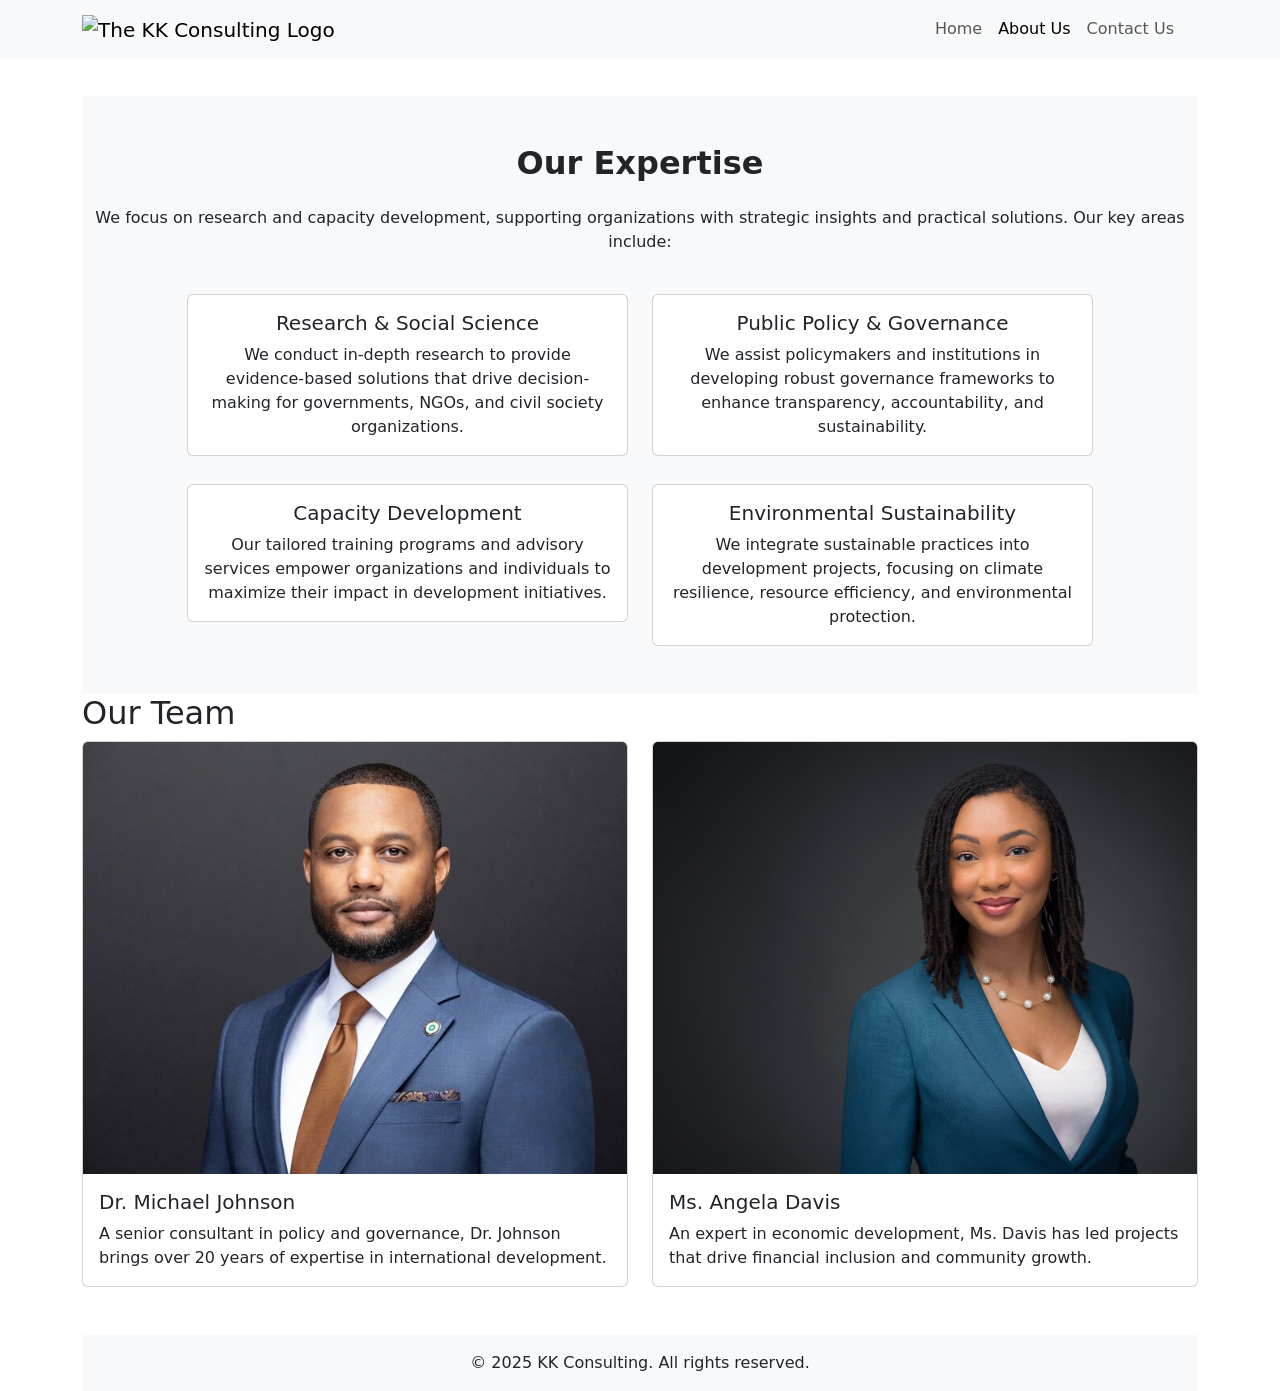
==== about.html @ 4bd066a5 "Created 'Our Team' section" ====
<!DOCTYPE html>
<html lang="en">
<head>
    <meta charset="UTF-8">
    <meta name="viewport" content="width=device-width, initial-scale=1.0">
    
    <!-- Stylesheets -->
    <link href="https://cdn.jsdelivr.net/npm/bootstrap@5.3.3/dist/css/bootstrap.min.css" rel="stylesheet" integrity="sha384-QWTKZyjpPEjISv5WaRU9OFeRpok6YctnYmDr5pNlyT2bRjXh0JMhjY6hW+ALEwIH" crossorigin="anonymous">
    <link rel="stylesheet" href="css/style.css">

    <title>About Us | KK Consulting</title>
</head>
<body class="container mt-5 pt-5">
    <header>
        <nav class="navbar navbar-expand-lg bg-body-tertiary fixed-top">
            <div class="container">
                <a class="navbar-brand" href="index.html">
                    <img src="" alt="The KK Consulting Logo" title="" height="40">
                </a>
                <button class="navbar-toggler" type="button" data-bs-toggle="offcanvas"
                    data-bs-target="#offcanvasNavbar" aria-controls="offcanvasNavbar" aria-label="Toggle navigation">
                    <span class="navbar-toggler-icon"></span>
                </button>
                <div class="offcanvas offcanvas-end" tabindex="-1" id="offcanvasNavbar"
                    aria-labelledby="offcanvasNavbarLabel">
                    <div class="offcanvas-header">
                        <h5 class="offcanvas-title" id="offcanvasNavbarLabel">KK Consulting</h5>
                        <button type="button" class="btn-close" data-bs-dismiss="offcanvas" aria-label="Close"></button>
                    </div>
                    <div class="offcanvas-body">
                        <ul class="navbar-nav justify-content-end flex-grow-1 pe-3">
                            <li class="nav-item">
                                <a class="nav-link" href="index.html">Home</a>
                            </li>
                            <li class="nav-item">
                                <a class="nav-link active" aria-current="page" href="about.html">About Us</a>
                            </li>
                            <li class="nav-item">
                                <a class="nav-link" href="contact.html">Contact Us</a>
                            </li>
                        </ul>
                    </div>
                </div>
            </div>
        </nav>
    </header>
    <main>
        <section>
            <div id="services" class="services-section bg-light py-5">
                <div class="container mx-auto">
                    <h2 class="text-center fw-bold mb-4">Our Expertise</h2>
                    <p class="text-center">We focus on research and capacity development, supporting organizations with strategic insights and practical solutions. Our key areas include:</p>
                    <div class="row g-4 mt-1 justify-content-center">
                        <div class="col-md-5">
                            <div class="card text-center">
                                <div class="card-body">
                                    <h5 class="card-title">Research & Social Science</h5>
                                    <p class="card-text">We conduct in-depth research to provide evidence-based solutions that drive decision-making for governments, NGOs, and civil society organizations.</p>
                                </div>
                            </div>
                        </div>
                        <div class="col-md-5">
                            <div class="card text-center">
                                <div class="card-body">
                                    <h5 class="card-title">Public Policy & Governance</h5>
                                    <p class="card-text">We assist policymakers and institutions in developing robust governance frameworks to enhance transparency, accountability, and sustainability.</p>
                                </div>
                            </div>
                        </div>
                    </div>
                    <div class="row g-4 mt-1 justify-content-center">
                        <div class="col-md-5">
                            <div class="card text-center">
                                <div class="card-body">
                                    <h5 class="card-title">Capacity Development</h5>
                                    <p class="card-text">Our tailored training programs and advisory services empower organizations and individuals to maximize their impact in development initiatives.</p>
                                </div>
                            </div>
                        </div>
                        <div class="col-md-5">
                            <div class="card text-center">
                                <div class="card-body">
                                    <h5 class="card-title">Environmental Sustainability</h5>
                                    <p class="card-text">We integrate sustainable practices into development projects, focusing on climate resilience, resource efficiency, and environmental protection.</p>
                                </div>
                            </div>
                        </div>
                    </div>
                </div>
            </div>
        </section>
        <section>
            <h2>Our Team</h2>
            <div class="row row-cols-1 row-cols-md-2 g-4">
                <div class="col">
                    <div class="card">
                        <img src="assets/images/dr-michael-johnson.jpg" class="card-img-top" alt="Dr. Michael Johnson" title="Dr. Michael Johnson">
                        <div class="card-body">
                            <h5 class="card-title">Dr. Michael Johnson</h5>
                            <p class="card-text">A senior consultant in policy and governance, Dr. Johnson brings over 20 years of expertise in international development.</p>
                        </div>
                    </div>
                </div>
                <div class="col">
                    <div class="card">
                        <img src="assets/images/ms-angela-davis.jpg" class="card-img-top" alt="Ms. Angela Davis" title="Ms. Angela Davis">
                        <div class="card-body">
                            <h5 class="card-title">Ms. Angela Davis</h5>
                            <p class="card-text">An expert in economic development, Ms. Davis has led projects that drive financial inclusion and community growth.</p>
                        </div>
                    </div>
                </div>
            </div>            
        </section>
    </main>
    <footer class="bg-body-tertiary text-center py-3 mt-5">
        &copy; 2025 KK Consulting. All rights reserved.
    </footer> 

    <!-- Script -->
    <script src="https://cdn.jsdelivr.net/npm/bootstrap@5.3.3/dist/js/bootstrap.bundle.min.js" integrity="sha384-YvpcrYf0tY3lHB60NNkmXc5s9fDVZLESaAA55NDzOxhy9GkcIdslK1eN7N6jIeHz" crossorigin="anonymous"></script>
    <script src="js/app.js"></script>

</body>
</html>
---- css/style.css ----
.card-img-top {
    height: 27rem;
    object-fit: cover;
}
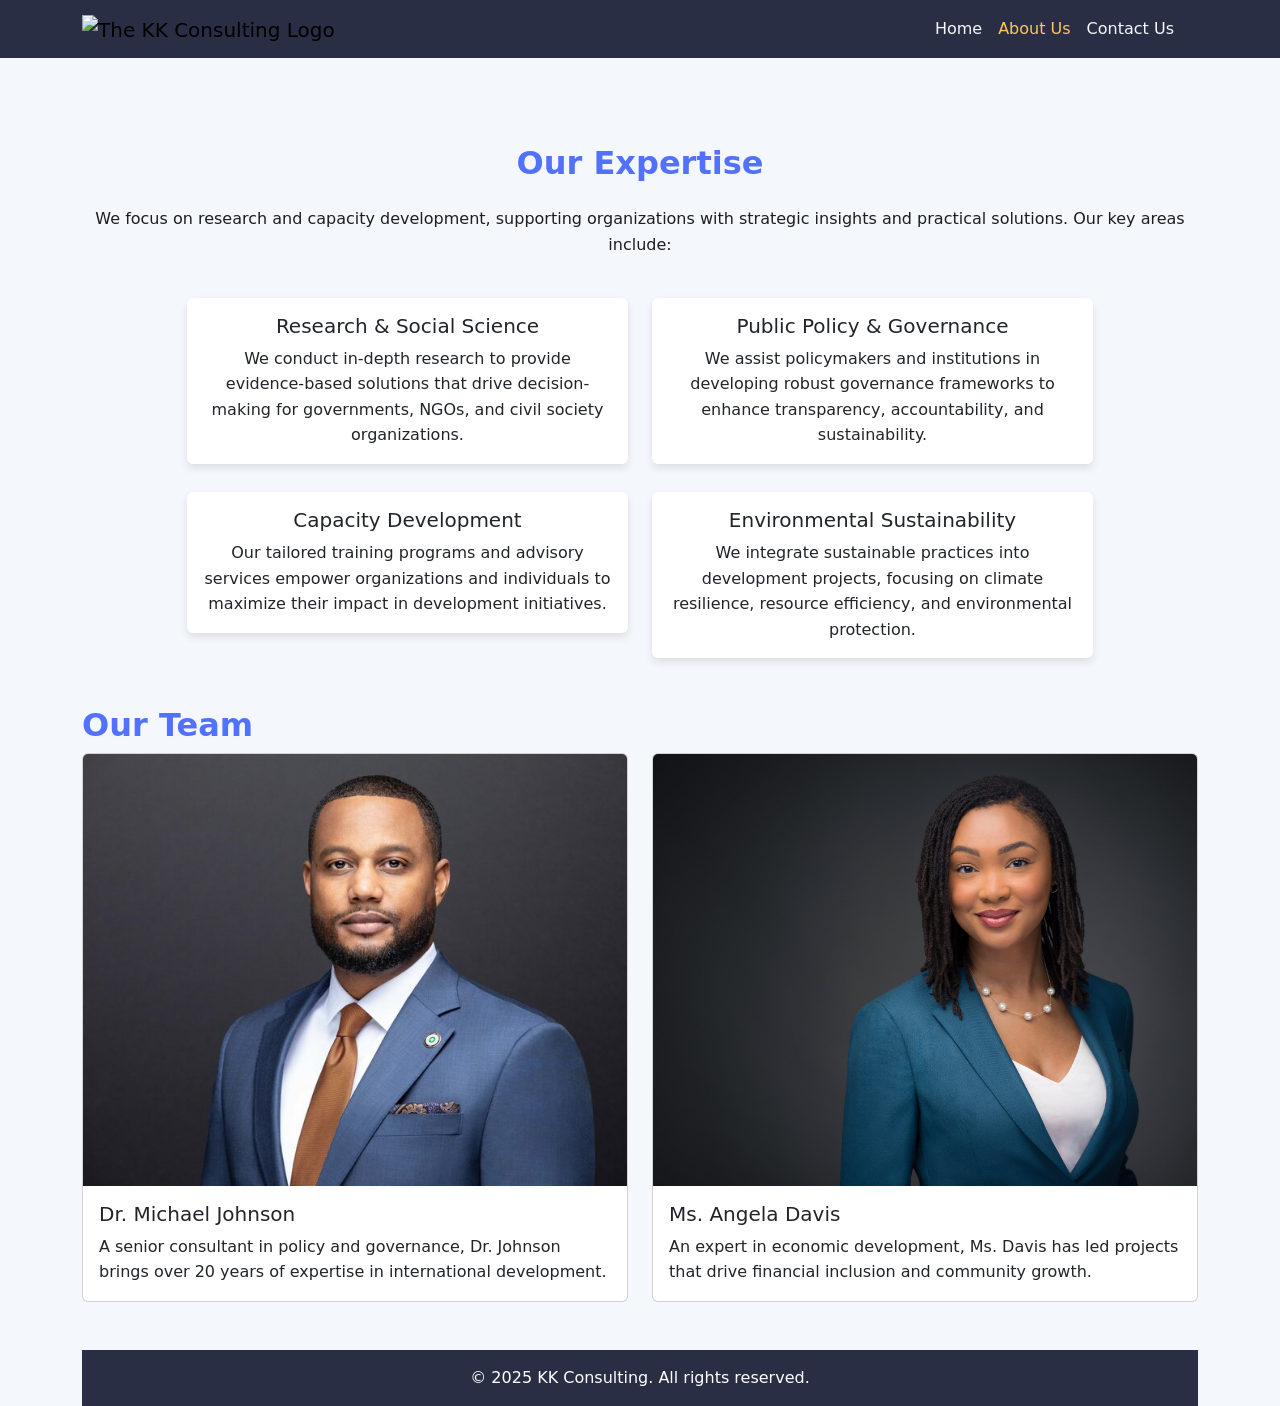
==== commit b368db31: "Applied colour personal color palette" ====
--- a/about.html
+++ b/about.html
@@ -12,10 +12,10 @@
 </head>
 <body class="container mt-5 pt-5">
     <header>
-        <nav class="navbar navbar-expand-lg bg-body-tertiary fixed-top">
+        <nav class="navbar navbar-expand-lg fixed-top">
             <div class="container">
                 <a class="navbar-brand" href="index.html">
-                    <img src="" alt="The KK Consulting Logo" title="" height="40">
+                    <img src="" alt="The KK Consulting Logo" title="The KK Consulting Logo" height="">
                 </a>
                 <button class="navbar-toggler" type="button" data-bs-toggle="offcanvas"
                     data-bs-target="#offcanvasNavbar" aria-controls="offcanvasNavbar" aria-label="Toggle navigation">
@@ -46,7 +46,7 @@
     </header>
     <main>
         <section>
-            <div id="services" class="services-section bg-light py-5">
+            <div id="services" class="services-section py-5">
                 <div class="container mx-auto">
                     <h2 class="text-center fw-bold mb-4">Our Expertise</h2>
                     <p class="text-center">We focus on research and capacity development, supporting organizations with strategic insights and practical solutions. Our key areas include:</p>
@@ -90,7 +90,7 @@
             </div>
         </section>
         <section>
-            <h2>Our Team</h2>
+            <h2 id="team-members">Our Team</h2>
             <div class="row row-cols-1 row-cols-md-2 g-4">
                 <div class="col">
                     <div class="card">
@@ -113,7 +113,7 @@
             </div>            
         </section>
     </main>
-    <footer class="bg-body-tertiary text-center py-3 mt-5">
+    <footer class="text-center py-3 mt-5">
         &copy; 2025 KK Consulting. All rights reserved.
     </footer> 
 
--- a/css/style.css
+++ b/css/style.css
@@ -2,3 +2,113 @@
     height: 27rem;
     object-fit: cover;
 }
+
+body {
+    background-color: #F4F7FC;
+    color: #1E1E1E;
+    /* font-family: Arial, sans-serif; */
+}
+
+h1, h2, h3, h4, h5, h6 {
+    color: #5271FF;
+}
+
+#team-members {
+    font-weight: 650;
+}
+
+p {
+    font-size: 1rem;
+    line-height: 1.6;
+}
+
+.navbar {
+    background-color: #2A2E45;
+}
+
+.navbar .nav-link {
+    color: #F4F7FC !important;
+    font-weight: 500;
+}
+
+.navbar .nav-link.active, 
+.navbar .nav-link:hover {
+    color: #FFC857 !important;
+}
+
+.hero-section {
+    background-color: #6DC5D1;
+    padding: 60px 0;
+    text-align: center;
+}
+
+.hero-section h1 {
+    font-size: 2.5rem;
+}
+
+.hero-section .btn-primary {
+    background-color: #5271FF;
+    border-color: #5271FF;
+}
+
+.hero-section .btn-primary:hover {
+    background-color: #FFC857;
+    border-color: #FFC857;
+    color: #2A2E45;
+}
+
+.btn-primary {
+    background-color: #5271FF;
+    border-color: #5271FF;
+    color: white;
+}
+
+.btn-primary:hover {
+    background-color: #FFC857;
+    border-color: #FFC857;
+    color: #2A2E45;
+}
+
+.btn-secondary {
+    background-color: #2A2E45;
+    border-color: #2A2E45;
+    color: white;
+}
+
+.btn-secondary:hover {
+    background-color: #6DC5D1;
+    border-color: #6DC5D1;
+}
+
+.services-section {
+    background-color: #F4F7FC;
+    padding: 60px 0;
+}
+
+.services-section .card {
+    background-color: white;
+    border: none;
+    box-shadow: 0 4px 8px rgba(0, 0, 0, 0.1);
+    transition: transform 0.3s ease-in-out;
+}
+
+.services-section .card:hover {
+    transform: translateY(-5px);
+}
+
+.contact-section {
+    background-color: #6DC5D1;
+    padding: 50px 0;
+    text-align: center;
+}
+
+.contact-section .btn-secondary {
+    background-color: #2A2E45;
+}
+
+footer {
+    background-color: #2A2E45;
+    color: white;
+    padding: 20px 0;
+    text-align: center;
+}
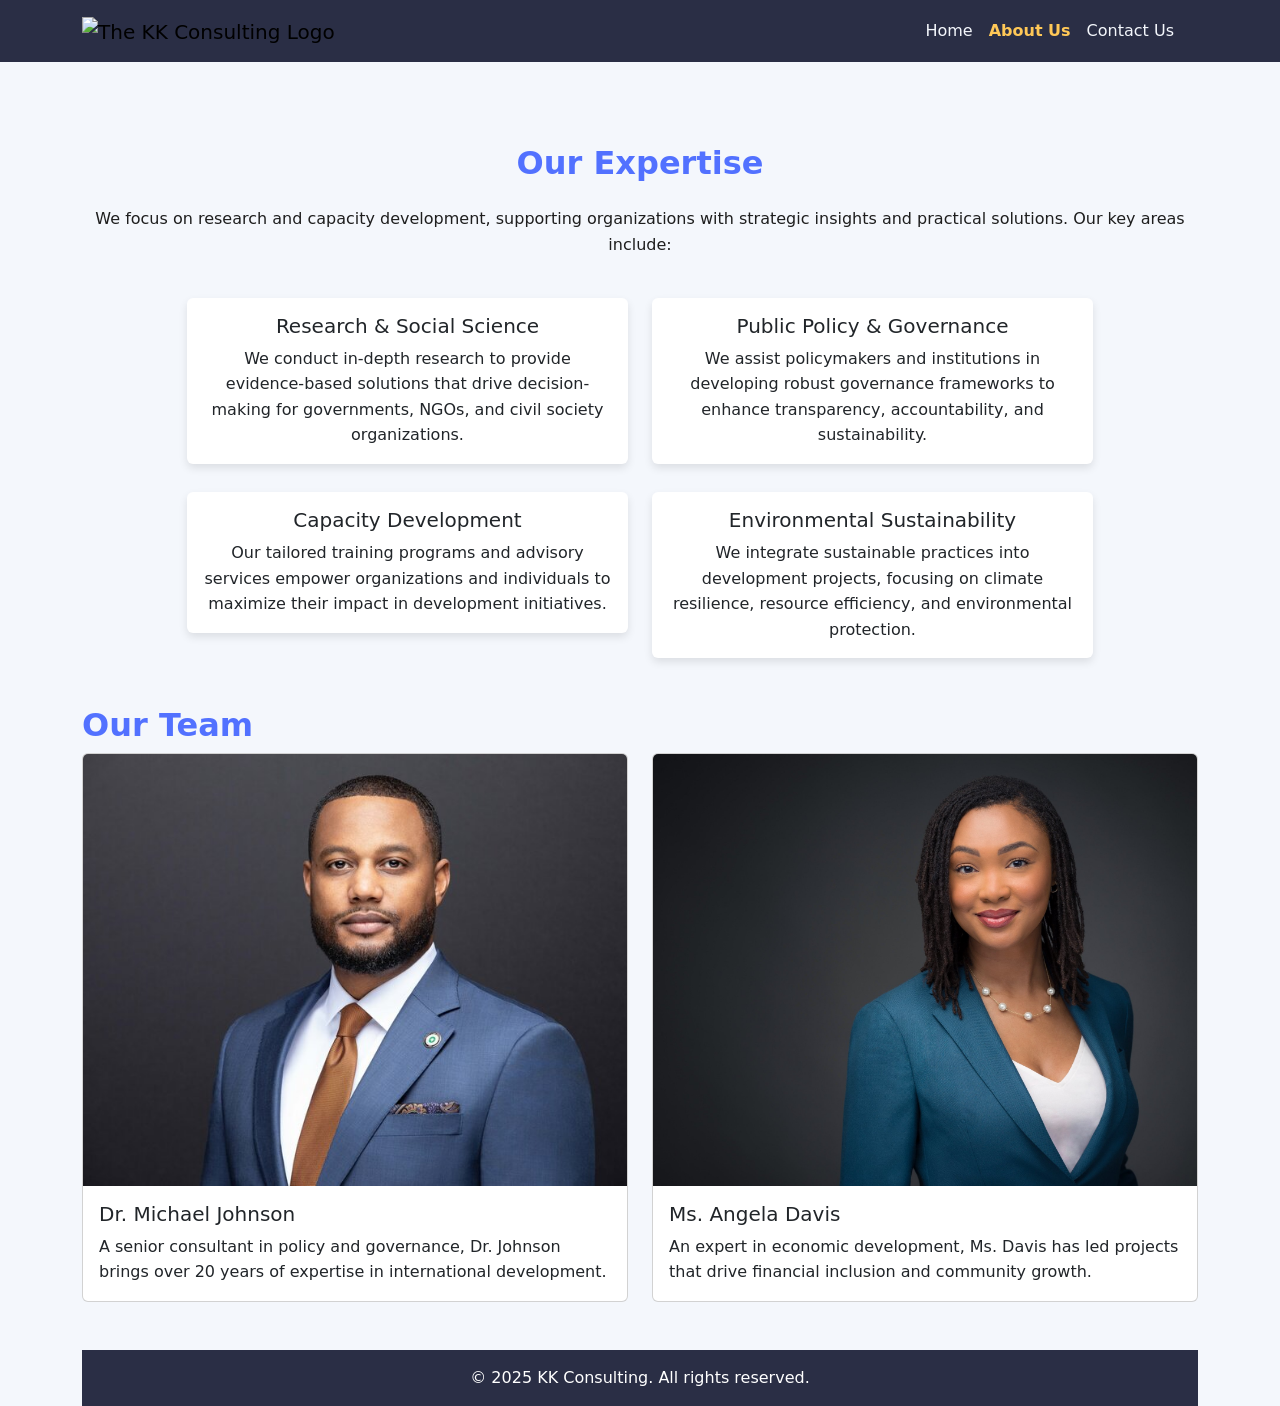
==== commit 32ac780d: "Applied colour personal color palette to the offcanvas navbar" ====
--- a/about.html
+++ b/about.html
@@ -24,8 +24,9 @@
                 <div class="offcanvas offcanvas-end" tabindex="-1" id="offcanvasNavbar"
                     aria-labelledby="offcanvasNavbarLabel">
                     <div class="offcanvas-header">
-                        <h5 class="offcanvas-title" id="offcanvasNavbarLabel">KK Consulting</h5>
-                        <button type="button" class="btn-close" data-bs-dismiss="offcanvas" aria-label="Close"></button>
+                        <a class="navbar-brand mx-auto offcanvas-1" href="index.html">
+                            <img src="" alt="The KK Consulting Logo" title="The KK Consulting Logo" height="">
+                        </a>
                     </div>
                     <div class="offcanvas-body">
                         <ul class="navbar-nav justify-content-end flex-grow-1 pe-3">
--- a/css/style.css
+++ b/css/style.css
@@ -24,16 +24,45 @@
 
 .navbar {
     background-color: #2A2E45;
+    padding: 10px 20px;
+}
+
+.navbar-toggler {
+    border: none;
+}
+
+.navbar-toggler-icon {
+    background-image: url("data:image/svg+xml,%3Csvg xmlns='http://www.w3.org/2000/svg' viewBox='0 0 30 30'%3E%3Cpath stroke='rgba(255,255,255,0.85)' stroke-width='2' d='M4 7h22M4 15h22M4 23h22'/%3E%3C/svg%3E");
+    filter: brightness(1.2);
+}
+
+.navbar-brand .offcanvas-1 img {
+    display: block;
+    height: 0;
 }
 
 .navbar .nav-link {
     color: #F4F7FC !important;
     font-weight: 500;
-}
+}    
 
 .navbar .nav-link.active, 
 .navbar .nav-link:hover {
     color: #FFC857 !important;
+}    
+
+.offcanvas {
+    background-color: #2A2E45;
+}
+
+.offcanvas .nav-link {
+    color: #1E1E1E;
+    font-weight: 500;
+}
+
+.offcanvas .nav-link.active {
+    color: #FFC857;
+    font-weight: bold;
 }
 
 .hero-section {
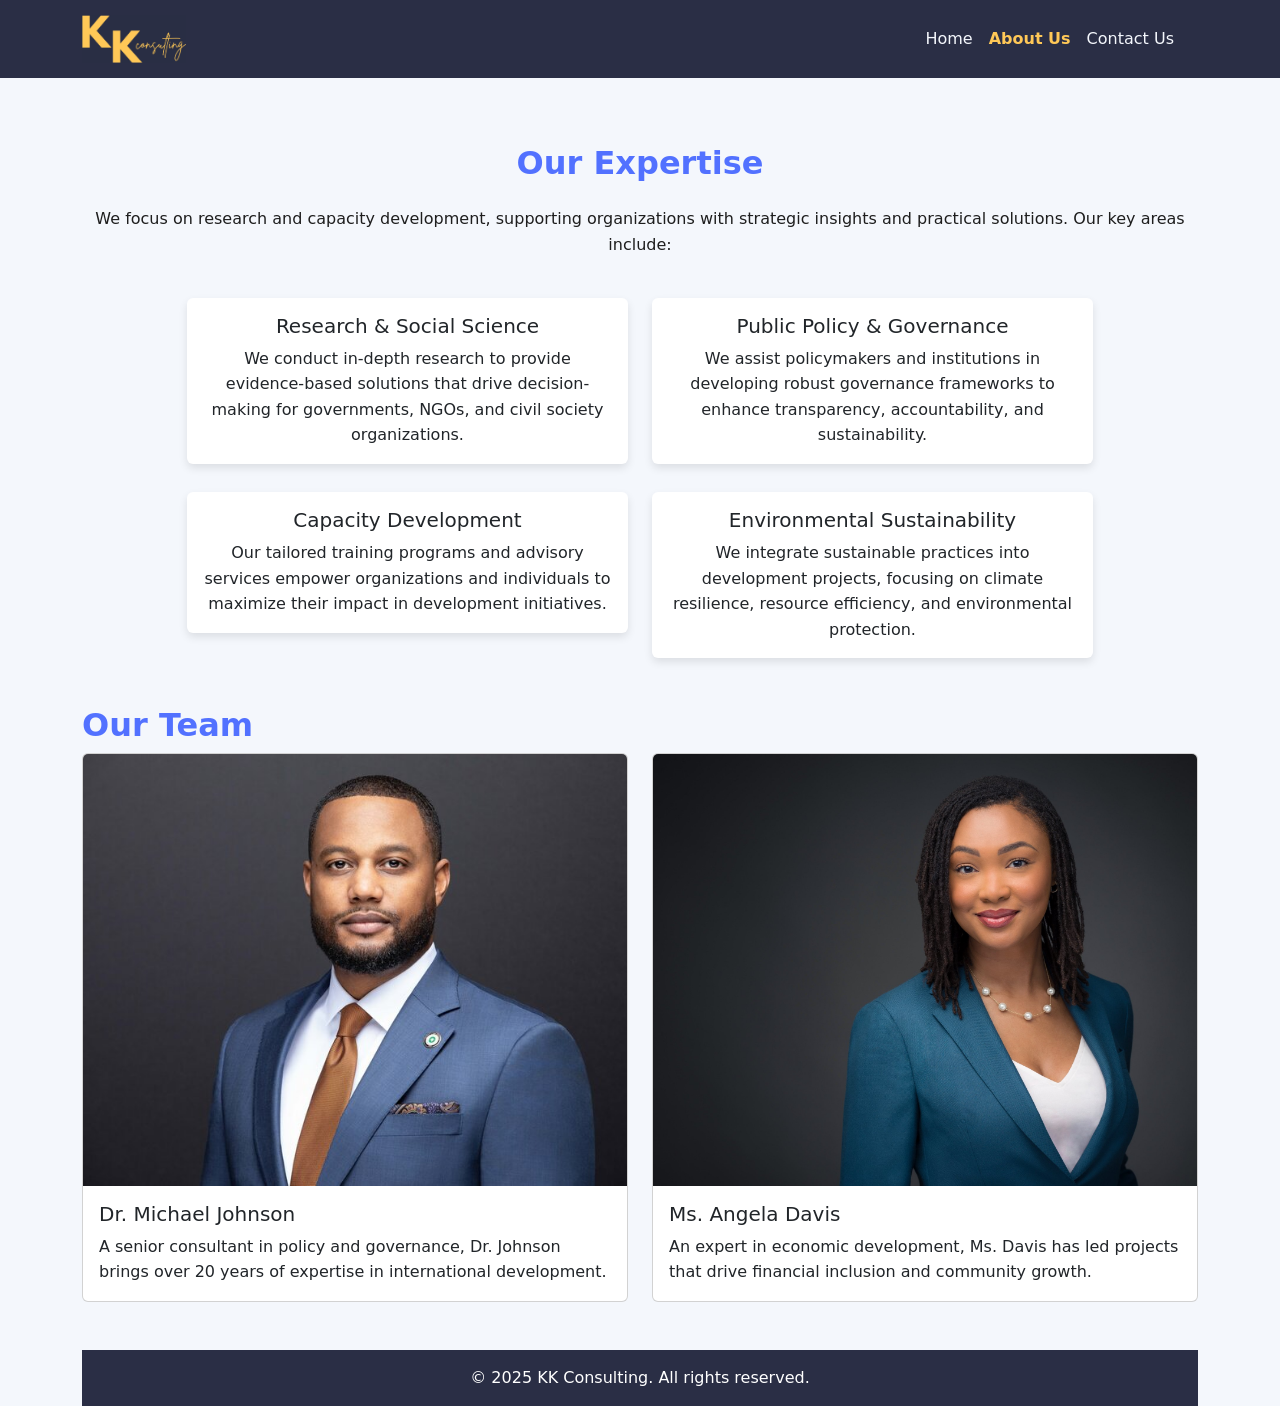
==== commit 356cd990: "Added logo to navigation bar and offcanvas navigation bar" ====
--- a/about.html
+++ b/about.html
@@ -15,7 +15,7 @@
         <nav class="navbar navbar-expand-lg fixed-top">
             <div class="container">
                 <a class="navbar-brand" href="index.html">
-                    <img src="" alt="The KK Consulting Logo" title="The KK Consulting Logo" height="">
+                    <img src="assets/images/navbar-logo.png" alt="The KK Consulting Logo" title="The KK Consulting Logo">
                 </a>
                 <button class="navbar-toggler" type="button" data-bs-toggle="offcanvas"
                     data-bs-target="#offcanvasNavbar" aria-controls="offcanvasNavbar" aria-label="Toggle navigation">
@@ -24,9 +24,10 @@
                 <div class="offcanvas offcanvas-end" tabindex="-1" id="offcanvasNavbar"
                     aria-labelledby="offcanvasNavbarLabel">
                     <div class="offcanvas-header">
-                        <a class="navbar-brand mx-auto offcanvas-1" href="index.html">
-                            <img src="" alt="The KK Consulting Logo" title="The KK Consulting Logo" height="">
+                        <a class="navbar-brand mx-auto" href="index.html">
+                            <img src="assets/images/navbar-logo.png" alt="The KK Consulting Logo" title="The KK Consulting Logo">
                         </a>
+                        <button type="button" class="btn-close" data-bs-dismiss="offcanvas" aria-label="Close"></button>
                     </div>
                     <div class="offcanvas-body">
                         <ul class="navbar-nav justify-content-end flex-grow-1 pe-3">
@@ -117,10 +118,8 @@
     <footer class="text-center py-3 mt-5">
         &copy; 2025 KK Consulting. All rights reserved.
     </footer> 
-
     <!-- Script -->
     <script src="https://cdn.jsdelivr.net/npm/bootstrap@5.3.3/dist/js/bootstrap.bundle.min.js" integrity="sha384-YvpcrYf0tY3lHB60NNkmXc5s9fDVZLESaAA55NDzOxhy9GkcIdslK1eN7N6jIeHz" crossorigin="anonymous"></script>
     <script src="js/app.js"></script>
-
 </body>
 </html>
--- a/css/style.css
+++ b/css/style.css
@@ -36,11 +36,6 @@
     filter: brightness(1.2);
 }
 
-.navbar-brand .offcanvas-1 img {
-    display: block;
-    height: 0;
-}
-
 .navbar .nav-link {
     color: #F4F7FC !important;
     font-weight: 500;
@@ -51,18 +46,36 @@
     color: #FFC857 !important;
 }    
 
+.navbar-brand img {
+    height: 3rem;
+    width: auto;
+}
+
 .offcanvas {
     background-color: #2A2E45;
 }
 
 .offcanvas .nav-link {
-    color: #1E1E1E;
     font-weight: 500;
 }
 
 .offcanvas .nav-link.active {
-    color: #FFC857;
     font-weight: bold;
+}
+
+.offcanvas .navbar-brand img {
+    display: block;
+}
+
+.offcanvas .btn-close {
+    background-color: #FFC857 !important;
+    border-radius: 50%;
+    width: 35px;
+    height: 35px;
+    display: flex;
+    align-items: center;
+    justify-content: center;
+    transition: background-color 0.3s ease-in-out, color 0.3s ease-in-out;
 }
 
 .hero-section {
@@ -84,6 +97,17 @@
     background-color: #FFC857;
     border-color: #FFC857;
     color: #2A2E45;
+}
+
+.contact-link a {
+    text-decoration: none;
+    color: inherit;
+    transition: color 0.3s ease-in-out;
+}
+
+.contact-link a:hover {
+    color: #5271FF;
+    cursor: pointer;
 }
 
 .btn-primary {
